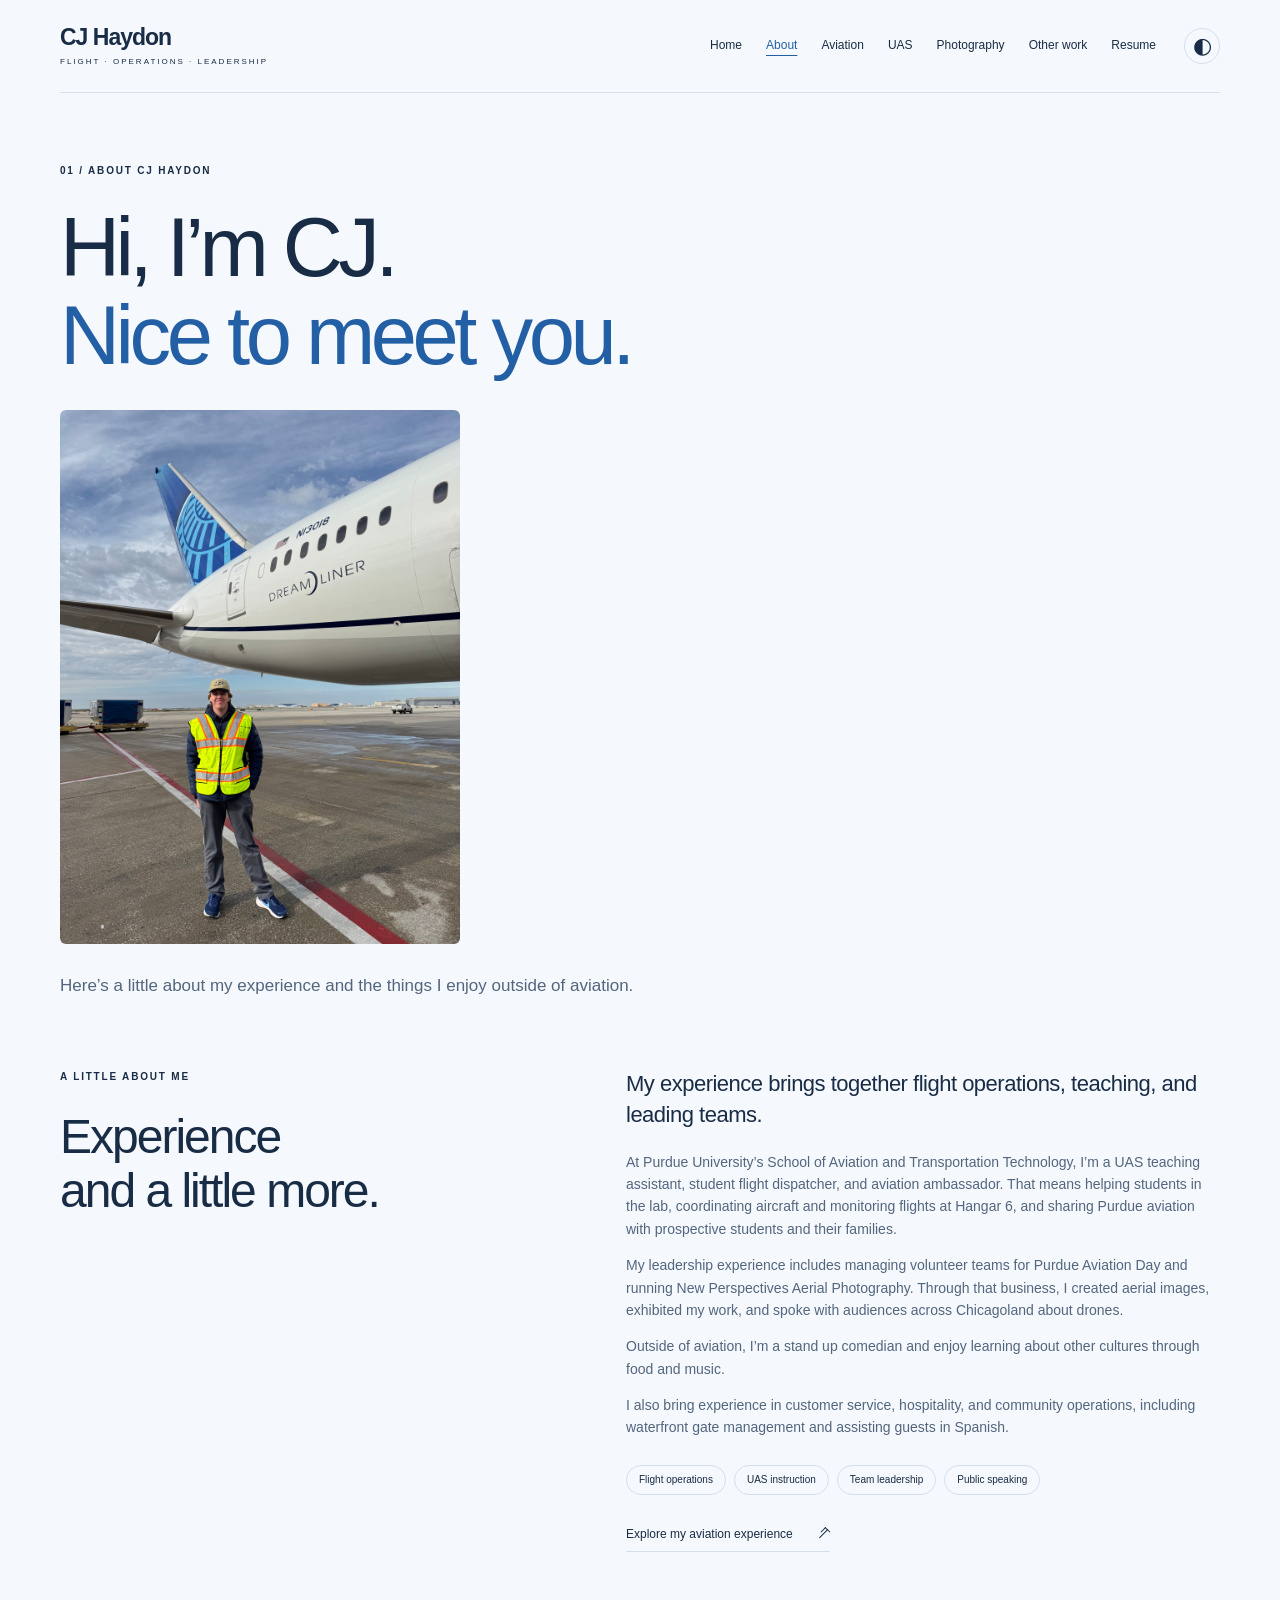
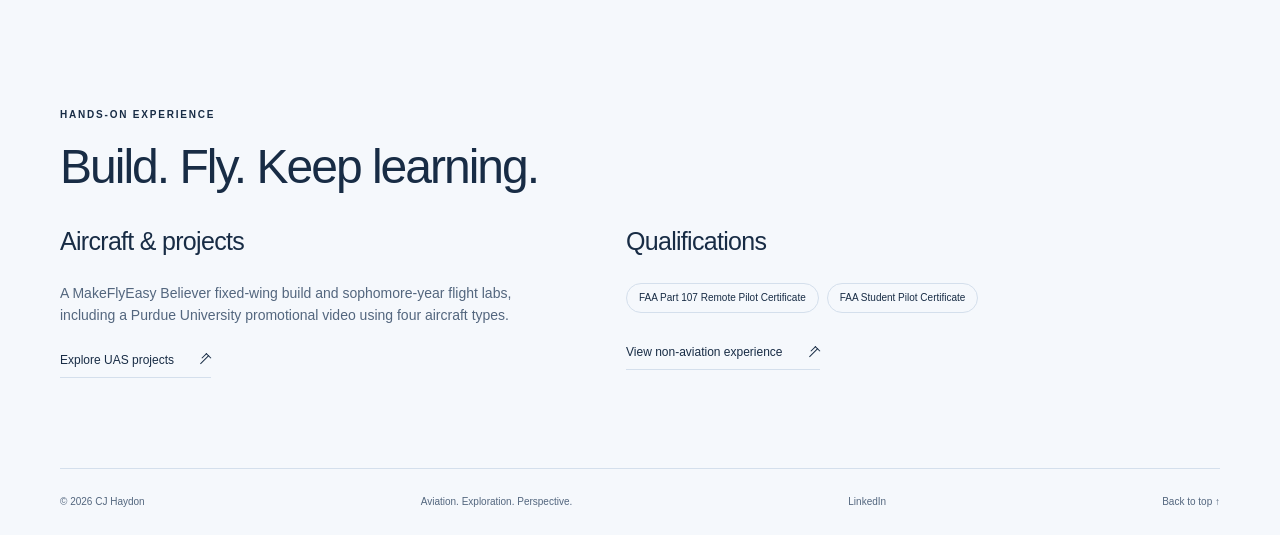
==== about.html @ 8ab48ca4 "Move personal interests below second experience paragraph" ====
<!doctype html>
<html lang="en" data-theme="light">
  <head>
    <meta charset="UTF-8" />
    <meta name="viewport" content="width=device-width, initial-scale=1" />
    <meta
      name="description"
      content="Meet CJ Haydon: UAS teaching assistant, student flight dispatcher, aviation ambassador, volunteer lead, and aerial photography business owner."
    />
    <meta name="color-scheme" content="light dark" />
    <title>About — CJ Haydon</title>
    <link rel="icon" href="./favicon.svg" type="image/svg+xml" />
    <link rel="stylesheet" href="./styles.css" />
    <script src="./script.js" defer></script>
  </head>
  <body>
    <a class="skip-link" href="#main">Skip to content</a>
    <header class="site-header wrap">
      <a class="wordmark" href="./index.html" aria-label="CJ Haydon, home"
        >CJ Haydon<span>Flight · Operations · Leadership</span></a
      >
      <nav aria-label="Main navigation">
        <a href="./index.html">Home</a
        ><a href="./about.html" aria-current="page">About</a
        ><a href="./aviation.html">Aviation</a><a href="./uas.html">UAS</a
        ><a href="./photography.html">Photography</a
        ><a href="./experience.html">Other work</a
        ><a href="./resume.html">Resume</a>
      </nav>
      <button
        class="theme-toggle"
        type="button"
        aria-label="Use dark theme"
        aria-pressed="false"
        hidden
      >
        <span aria-hidden="true">◐</span>
      </button>
    </header>
    <main id="main">
      <section class="page-intro wrap">
        <p class="eyebrow">01 / About CJ Haydon</p>
        <h1>Hi, I’m CJ.<br /><span>Nice to meet you.</span></h1>
        <img
          class="about-portrait"
          src="./assets/cj-haydon-dreamliner.jpg"
          width="1920"
          height="2560"
          decoding="async"
          alt="CJ Haydon wearing a high-visibility vest on an airport apron beside a United Dreamliner."
        />
        <p class="page-lead">
          Here’s a little about my experience and the things I enjoy outside of
          aviation.
        </p>
      </section>
      <section class="story-grid wrap section-after-intro">
        <div>
          <p class="eyebrow">A little about me</p>
          <h2>Experience<br />and a little more.</h2>
        </div>
        <div class="prose">
          <p class="about-lead">
            My experience brings together flight operations, teaching, and
            leading teams.
          </p>
          <p>
            At Purdue University’s School of Aviation and Transportation
            Technology, I’m a UAS teaching assistant, student flight dispatcher,
            and aviation ambassador. That means helping students in the lab,
            coordinating aircraft and monitoring flights at Hangar 6, and
            sharing Purdue aviation with prospective students and their
            families.
          </p>
          <p>
            My leadership experience includes managing volunteer teams for
            Purdue Aviation Day and running New Perspectives Aerial Photography.
            Through that business, I created aerial images, exhibited my work,
            and spoke with audiences across Chicagoland about drones.
          </p>
          <p>
            Outside of aviation, I’m a stand up comedian and enjoy learning
            about other cultures through food and music.
          </p>
          <p>
            I also bring experience in customer service, hospitality, and
            community operations, including waterfront gate management and
            assisting guests in Spanish.
          </p>
          <div class="interest-list">
            <span>Flight operations</span><span>UAS instruction</span
            ><span>Team leadership</span><span>Public speaking</span>
          </div>
          <a class="text-link" href="./aviation.html"
            >Explore my aviation experience<span
              class="arrow"
              aria-hidden="true"
            ></span
          ></a>
        </div>
      </section>
      <section class="section wrap">
        <div class="section-heading">
          <div>
            <p class="eyebrow">Hands-on experience</p>
            <h2>Build. Fly. Keep learning.</h2>
          </div>
        </div>
        <div class="story-grid">
          <div>
            <h3>Aircraft & projects</h3>
            <p class="muted-copy">
              A MakeFlyEasy Believer fixed-wing build and sophomore-year flight
              labs, including a Purdue University promotional video using four
              aircraft types.
            </p>
            <a class="text-link" href="./uas.html"
              >Explore UAS projects<span class="arrow" aria-hidden="true"></span
            ></a>
          </div>
          <div>
            <h3>Qualifications</h3>
            <div class="interest-list">
              <span>FAA Part 107 Remote Pilot Certificate</span
              ><span>FAA Student Pilot Certificate</span>
            </div>
            <a class="text-link" href="./experience.html"
              >View non-aviation experience<span
                class="arrow"
                aria-hidden="true"
              ></span
            ></a>
          </div>
        </div>
      </section>
    </main>
    <footer class="site-footer wrap">
      <span>© <span id="year">2026</span> CJ Haydon</span
      ><span>Aviation. Exploration. Perspective.</span
      ><a
        href="https://www.linkedin.com/in/christopherjhaydon"
        target="_blank"
        rel="noopener noreferrer"
        >LinkedIn</a
      ><a href="#main">Back to top ↑</a>
    </footer>
  </body>
</html>
---- styles.css ----
:root {
  --bg: #f5f8fc;
  --text: #182c45;
  --muted: #53667e;
  --line: #d4dfec;
  --accent: #235fa4;
  --card: #eaf0f8;
  --contact: #153a63;
  --on-contact: #f1f7ff;
  --button: #184b80;
  color-scheme: light;
  font-family: Arial, Helvetica, sans-serif;
  font-synthesis: none;
}
:root[data-theme="dark"] {
  --bg: #101c2d;
  --text: #edf4ff;
  --muted: #adbed4;
  --line: #344966;
  --accent: #93c3ff;
  --card: #1b2c43;
  --contact: #a6cfff;
  --on-contact: #12253e;
  --button: #a6cfff;
  color-scheme: dark;
}
* {
  box-sizing: border-box;
}
html {
  scroll-behavior: smooth;
  scroll-padding-top: 32px;
}
body {
  margin: 0;
  background: var(--bg);
  color: var(--text);
  line-height: 1.6;
}
a {
  color: inherit;
  text-decoration: none;
}
button {
  font: inherit;
}
button,
a {
  -webkit-tap-highlight-color: transparent;
}
a:focus-visible,
button:focus-visible {
  outline: 3px solid var(--accent);
  outline-offset: 6px;
}
::selection {
  background: #d0e5ff;
  color: #182c45;
}
[hidden] {
  display: none !important;
}
.wrap {
  width: min(1160px, calc(100% - 96px));
  margin-inline: auto;
}
.skip-link {
  position: absolute;
  top: 12px;
  left: 12px;
  z-index: 10;
  padding: 12px 20px;
  background: var(--text);
  color: var(--bg);
  transform: translateY(-160%);
}
.skip-link:focus {
  transform: none;
}
.site-header {
  display: flex;
  align-items: center;
  gap: 28px;
  padding-block: 25px;
  border-bottom: 1px solid var(--line);
}
.wordmark {
  font-size: 23px;
  font-weight: 700;
  line-height: 1.1;
  letter-spacing: -1px;
  flex-shrink: 0;
}
.wordmark span {
  display: block;
  font-size: 8px;
  letter-spacing: 2px;
  text-transform: uppercase;
  font-weight: 400;
  margin-top: 8px;
}
.site-header nav {
  display: flex;
  gap: 24px;
  margin-left: auto;
  font-size: 12px;
  flex-wrap: wrap;
}
.site-header nav a {
  padding-block: 8px;
}
.site-header nav a:hover,
.site-header nav a[aria-current="page"] {
  color: var(--accent);
  text-decoration: underline;
  text-underline-offset: 6px;
}
.theme-toggle {
  width: 36px;
  height: 36px;
  flex-shrink: 0;
  cursor: pointer;
  border: 1px solid var(--line);
  border-radius: 50%;
  background: transparent;
  color: var(--text);
  font-size: 22px;
  line-height: 1;
}
.theme-toggle:hover {
  background: var(--card);
}
h1,
h2,
h3,
h4,
p {
  margin-top: 0;
}
h1 {
  font-size: clamp(50px, 6.5vw, 88px);
  font-weight: 500;
  line-height: 1.06;
  letter-spacing: -4.5px;
  margin-bottom: 30px;
}
h1 span,
h2 span,
.about-section h2 span {
  color: var(--accent);
}
h2 {
  font-size: clamp(32px, 4vw, 48px);
  line-height: 1.12;
  letter-spacing: -2px;
  font-weight: 500;
  margin-bottom: 0;
}
h3 {
  font-size: 25px;
  font-weight: 500;
  line-height: 1.25;
  letter-spacing: -0.7px;
}
h4 {
  font-size: 13px;
  font-weight: 600;
  margin-top: 30px;
  margin-bottom: 12px;
}
.eyebrow {
  text-transform: uppercase;
  font-size: 10px;
  font-weight: 600;
  letter-spacing: 1.8px;
  margin: 0 0 25px;
  display: flex;
  align-items: center;
  gap: 9px;
}
.status-dot {
  height: 7px;
  width: 7px;
  flex-shrink: 0;
  border-radius: 50%;
  background: var(--accent);
}
.hero {
  padding-top: 70px;
}
.hero-bottom {
  display: flex;
  justify-content: space-between;
  align-items: center;
  gap: 24px;
  margin-bottom: 44px;
}
.hero-bottom p {
  color: var(--muted);
  font-size: 14px;
  margin: 0;
}
.button {
  display: inline-flex;
  justify-content: space-between;
  align-items: center;
  gap: 32px;
  background: var(--button);
  color: var(--bg);
  padding: 15px 21px;
  border-radius: 4px;
  font-size: 12px;
  font-weight: 600;
  transition: transform 0.2s;
  max-width: 100%;
}
.button:hover {
  transform: translateY(-3px);
}
.arrow {
  display: inline-block;
  position: relative;
  width: 12px;
  height: 12px;
  flex-shrink: 0;
  transform: rotate(-45deg);
}
.arrow::before {
  content: "";
  position: absolute;
  left: 0;
  top: 5px;
  width: 12px;
  border-top: 1px solid currentColor;
}
.arrow::after {
  content: "";
  position: absolute;
  right: 0;
  top: 2px;
  width: 6px;
  height: 6px;
  border-top: 1px solid currentColor;
  border-right: 1px solid currentColor;
}
.hero-caption {
  display: flex;
  justify-content: space-between;
  padding-top: 12px;
  font-size: 10px;
  color: var(--muted);
  gap: 12px;
}
.section {
  padding-block: 90px;
}
.section-heading {
  display: flex;
  justify-content: space-between;
  align-items: end;
  gap: 30px;
  margin-bottom: 32px;
}
.section-heading .eyebrow {
  margin-bottom: 17px;
}
.section-heading > p {
  font-size: 12px;
  color: var(--muted);
  margin: 0 0 3px;
}
.collection-grid {
  display: grid;
  grid-template-columns: 1fr 1fr;
  gap: 20px;
}
.collection-card {
  background: var(--card);
  border: 1px solid transparent;
  border-radius: 5px;
  padding: 32px;
  display: flex;
  flex-direction: column;
  align-items: start;
  transition:
    border-color 0.2s,
    transform 0.2s;
}
.collection-card:hover {
  border-color: var(--accent);
  transform: translateY(-3px);
}
.collection-card .eyebrow {
  font-size: 9px;
  margin-bottom: 45px;
}
.collection-card h3 {
  margin-bottom: 12px;
}
.collection-card p {
  color: var(--muted);
  font-size: 13px;
  max-width: 340px;
  margin-bottom: 28px;
}
.text-link {
  display: inline-flex;
  align-items: center;
  gap: 25px;
  font-size: 12px;
  border-bottom: 1px solid var(--line);
  padding-bottom: 7px;
  margin-top: 10px;
}
.text-link:hover {
  color: var(--accent);
}
.collection-card .text-link {
  margin-top: auto;
}
.about-section {
  display: grid;
  grid-template-columns: 1fr 1fr;
  gap: 80px;
  padding-block: 65px 100px;
  border-top: 1px solid var(--line);
}
.about-section h2 {
  font-size: clamp(40px, 5vw, 60px);
}
.about-copy {
  padding-top: 40px;
}
.about-portrait {
  display: block;
  width: 100%;
  max-width: 400px;
  height: auto;
  margin-top: 26px;
  border-radius: 6px;
}
.page-intro .about-portrait {
  margin-bottom: 28px;
}
.about-lead {
  font-size: 22px;
  line-height: 1.4;
  letter-spacing: -0.5px;
  margin-bottom: 20px;
  color: var(--text);
}
.about-copy > p:not(.about-lead),
.prose > p:not(.about-lead) {
  font-size: 14px;
  color: var(--muted);
}
.interest-list {
  display: flex;
  flex-wrap: wrap;
  gap: 8px;
  margin-block: 26px 20px;
}
.interest-list span {
  font-size: 10px;
  border: 1px solid var(--line);
  border-radius: 30px;
  padding: 6px 12px;
}
.contact-section {
  background: var(--contact);
  color: var(--on-contact);
  padding-block: 68px;
}
.contact-section h2 {
  font-size: clamp(42px, 6vw, 74px);
  letter-spacing: -3px;
}
.contact-section h2 em {
  font-family: Georgia, serif;
  font-weight: 400;
}
.contact-bottom {
  display: flex;
  justify-content: space-between;
  gap: 24px;
  align-items: center;
  margin-top: 35px;
}
.contact-bottom p {
  font-size: 13px;
  margin: 0;
}
.button-light {
  background: var(--on-contact);
  color: var(--contact);
}
.contact-section a:focus-visible {
  outline-color: var(--on-contact);
}
.site-footer {
  display: flex;
  justify-content: space-between;
  align-items: center;
  gap: 20px;
  padding-block: 25px;
  font-size: 10px;
  color: var(--muted);
  border-top: 1px solid var(--line);
}
.site-footer a:hover {
  text-decoration: underline;
}
.page-intro {
  padding-top: 70px;
  padding-bottom: 45px;
}
.page-lead {
  font-size: 17px;
  color: var(--muted);
  max-width: 610px;
  margin-bottom: 0;
}
.section-after-intro {
  padding-top: 25px;
  padding-bottom: 65px;
}
.story-grid {
  display: grid;
  grid-template-columns: 0.9fr 1.1fr;
  gap: 80px;
}
.prose {
  max-width: 640px;
  min-width: 0;
}
.credential-grid {
  display: grid;
  grid-template-columns: 1fr 1fr;
  gap: 20px;
}
.credential {
  padding: 30px;
  border: 1px solid var(--line);
  border-radius: 5px;
}
.credential .eyebrow {
  font-size: 9px;
  margin-bottom: 30px;
}
.credential h3 {
  margin-bottom: 8px;
}
.credential p {
  color: var(--muted);
  font-size: 13px;
  margin-bottom: 0;
}
.next-section {
  display: flex;
  gap: 25px;
  align-items: center;
  justify-content: space-between;
  padding-block: 35px;
  border-top: 1px solid var(--line);
  margin-bottom: 45px;
}
.next-section > p {
  color: var(--muted);
  font-size: 13px;
  margin: 0;
}
.logbook-wrap {
  padding-top: 35px;
}
.logbook-banner {
  display: flex;
  justify-content: space-between;
  align-items: center;
  gap: 25px;
  background: var(--card);
  padding: 25px 30px;
  border-radius: 5px;
  border-left: 3px solid var(--accent);
}
.logbook-banner .eyebrow {
  font-size: 9px;
  margin-bottom: 9px;
}
.logbook-banner h2 {
  font-size: 25px;
  letter-spacing: -0.7px;
}
.logbook-banner p:not(.eyebrow) {
  font-size: 12px;
  color: var(--muted);
  margin: 7px 0 0;
}
.project-list {
  padding-top: 20px;
}
.project-feature {
  border-top: 1px solid var(--line);
  padding-top: 45px;
  padding-bottom: 75px;
}
.project-feature-heading {
  display: flex;
  justify-content: space-between;
  gap: 30px;
  align-items: end;
  margin-bottom: 30px;
}
.project-feature-heading .interest-list {
  justify-content: end;
  margin-block: 0;
}
.project-feature-heading h2 {
  font-size: clamp(36px, 5vw, 62px);
}
.project-body {
  display: grid;
  grid-template-columns: 0.9fr 1.1fr;
  gap: 80px;
  padding-top: 40px;
}
.project-body h3 {
  font-size: 32px;
}
.inline-note {
  font-size: 12px !important;
  color: var(--muted);
  margin-top: 22px;
}
.aircraft-list {
  list-style: none;
  margin: 0;
  padding: 0;
}
.aircraft-list li {
  padding: 12px 0;
  border-top: 1px solid var(--line);
  display: flex;
  align-items: center;
  gap: 20px;
  font-size: 14px;
}
.aircraft-list li > span {
  font: 10px monospace;
  color: var(--muted);
}
.resume-row {
  display: grid;
  grid-template-columns: 0.7fr 1.3fr;
  gap: 70px;
  border-top: 1px solid var(--line);
  padding-block: 35px;
}
.resume-row h2 {
  font-size: 24px;
  letter-spacing: -0.5px;
}
.resume-row p:not(.about-lead) {
  color: var(--muted);
  font-size: 14px;
}
.resume-row .credential-grid {
  gap: 12px;
}
.resume-row .credential {
  padding: 22px;
}
.resume-project {
  display: block;
  position: relative;
  padding-right: 30px;
  margin-bottom: 25px;
}
.resume-project:hover h3 {
  color: var(--accent);
}
.resume-project h3 {
  font-size: 20px;
  margin-bottom: 8px;
}
.resume-project > .arrow {
  position: absolute;
  top: 7px;
  right: 0;
}
@media (max-width: 1000px) {
  .site-header {
    flex-wrap: wrap;
    gap: 20px;
  }
  .site-header nav {
    order: 3;
    flex-basis: 100%;
    margin-left: 0;
    gap: 12px 25px;
  }
  .theme-toggle {
    margin-left: auto;
  }
  .story-grid,
  .project-body,
  .about-section {
    gap: 45px;
  }
  .project-feature-heading {
    align-items: start;
  }
  .project-feature-heading .interest-list {
    max-width: 230px;
  }
}
@media (max-width: 800px) {
  .wrap {
    width: calc(100% - 48px);
  }
  h1 {
    letter-spacing: -3px;
  }
  .hero,
  .page-intro {
    padding-top: 50px;
  }
  .desktop-break {
    display: none;
  }
  .hero-bottom p {
    max-width: 350px;
  }
  .section {
    padding-block: 65px;
  }
  .collection-card {
    padding: 25px;
  }
  .about-section {
    padding-bottom: 70px;
  }
  .about-lead {
    font-size: 20px;
  }
  .resume-row {
    gap: 30px;
    grid-template-columns: 0.6fr 1.4fr;
  }
  .resume-row .credential-grid {
    grid-template-columns: 1fr;
  }
  .project-feature-heading {
    flex-direction: column;
    gap: 20px;
  }
  .project-feature-heading .interest-list {
    max-width: none;
    justify-content: start;
  }
}
@media (max-width: 560px) {
  .wrap {
    width: calc(100% - 40px);
  }
  .site-header {
    padding-block: 22px 14px;
    gap: 15px;
  }
  .site-header nav {
    gap: 5px 20px;
    font-size: 12px;
  }
  .site-header nav a {
    padding-block: 9px;
  }
  .theme-toggle {
    width: 34px;
    height: 34px;
  }
  .hero,
  .page-intro {
    padding-top: 40px;
  }
  .eyebrow {
    font-size: 8px;
    letter-spacing: 1.3px;
    margin-bottom: 22px;
  }
  h1 {
    font-size: clamp(30px, 8.2vw, 46px);
    letter-spacing: -1.8px;
  }
  h2 {
    font-size: 32px;
    letter-spacing: -1.5px;
  }
  .hero-bottom {
    display: block;
    margin-bottom: 30px;
  }
  .hero-bottom p {
    font-size: 13px;
    margin-bottom: 22px;
  }
  .button {
    font-size: 11px;
    padding: 14px 18px;
    gap: 20px;
  }
  .hero-caption {
    font-size: 8px;
  }
  .section-heading {
    display: block;
  }
  .section-heading > p {
    margin-top: 18px;
  }
  .section {
    padding-block: 55px;
  }
  .collection-grid,
  .credential-grid,
  .about-section,
  .story-grid,
  .project-body,
  .resume-row {
    grid-template-columns: 1fr;
  }
  .collection-card .eyebrow {
    margin-bottom: 30px;
  }
  .about-section {
    gap: 24px;
    padding-block: 42px 55px;
  }
  .about-section h2 {
    font-size: 40px;
  }
  .about-copy {
    padding-top: 0;
  }
  .contact-section {
    padding-block: 45px;
  }
  .contact-section h2 {
    font-size: 40px;
    letter-spacing: -2px;
  }
  .contact-bottom,
  .next-section,
  .logbook-banner {
    align-items: start;
    flex-direction: column;
    gap: 23px;
  }
  .site-footer {
    flex-wrap: wrap;
    gap: 15px;
  }
  .site-footer > span:nth-child(2) {
    order: 3;
    flex-basis: 100%;
  }
  .site-footer a {
    margin-left: auto;
  }
  .page-intro {
    padding-bottom: 30px;
  }
  .page-lead {
    font-size: 14px;
  }
  .section-after-intro {
    padding-bottom: 45px;
  }
  .story-grid,
  .project-body {
    gap: 25px;
  }
  .credential {
    padding: 25px;
  }
  .logbook-wrap {
    padding-top: 25px;
  }
  .logbook-banner {
    padding: 22px;
  }
  .project-feature {
    padding-top: 30px;
    padding-bottom: 50px;
  }
  .project-feature-heading h2 {
    font-size: 38px;
  }
  .resume-row {
    gap: 25px;
  }
}
.featured-roles {
  display: grid;
  grid-template-columns: repeat(3, minmax(0, 1fr));
  gap: 20px;
}
.role-card {
  display: flex;
  flex-direction: column;
  align-items: start;
  padding: 28px;
  border: 1px solid var(--line);
  border-radius: 5px;
  transition:
    border-color 0.2s,
    transform 0.2s;
}
.role-card:hover {
  border-color: var(--accent);
  transform: translateY(-3px);
}
.role-card .eyebrow {
  font-size: 8px;
  margin-bottom: 30px;
}
.role-card h3 {
  font-size: 23px;
  margin-bottom: 16px;
}
.role-organization {
  font-size: 13px;
  font-weight: 600;
  margin-bottom: 8px;
}
.role-date {
  font-size: 11px;
  color: var(--muted);
  margin-bottom: 12px;
}
.role-location {
  font-size: 12px;
  color: var(--muted);
  margin: 0;
}
.role-card .role-summary {
  font-size: 13px;
  color: var(--muted);
  margin-bottom: 24px;
}
.role-card .text-link {
  margin-top: auto;
}
.section-action {
  margin-top: 25px;
}
.leadership-section {
  border-block: 1px solid var(--line);
  padding-block: 65px;
}
.leadership-grid {
  display: grid;
  grid-template-columns: 1fr 1fr;
  gap: 25px;
}
.leadership-card {
  background: var(--card);
  padding: 35px;
  border-radius: 5px;
}
.leadership-card .eyebrow {
  font-size: 9px;
  margin-bottom: 35px;
}
.leadership-card h3 {
  font-size: 32px;
  line-height: 1.15;
  letter-spacing: -1px;
}
.leadership-card h3 span {
  color: var(--accent);
}
.leadership-card > p:not(.eyebrow) {
  font-size: 14px;
  color: var(--muted);
}
.other-experience-link {
  display: flex;
  justify-content: space-between;
  align-items: center;
  gap: 35px;
  padding-block: 45px;
}
.other-experience-link h2 {
  font-size: 30px;
  letter-spacing: -1px;
}
.other-experience-link p:not(.eyebrow) {
  color: var(--muted);
  font-size: 13px;
  margin: 15px 0 0;
}
.other-experience-link .eyebrow {
  margin-bottom: 12px;
}
.other-experience-link .button {
  flex-shrink: 0;
}
.experience-entry {
  display: grid;
  grid-template-columns: 0.7fr 1.3fr;
  gap: 60px;
  border-top: 1px solid var(--line);
  padding-block: 38px;
  scroll-margin-top: 30px;
}
.experience-entry .eyebrow {
  font-size: 9px;
  margin-bottom: 15px;
}
.experience-copy h3 {
  font-size: 26px;
  margin-bottom: 12px;
}
.experience-bullets {
  margin: 22px 0 0;
  padding-left: 18px;
  font-size: 14px;
  color: var(--muted);
}
.experience-bullets li {
  padding-left: 5px;
  margin-bottom: 10px;
}
.experience-bullets li:last-child {
  margin-bottom: 0;
}
.credentials-section {
  border-top: 1px solid var(--line);
}
.employer-entry {
  display: grid;
  grid-template-columns: 0.7fr 1.3fr;
  gap: 60px;
  border-top: 1px solid var(--line);
  padding-block: 38px;
}
.employer-heading h2 {
  font-size: 27px;
  letter-spacing: -0.8px;
  margin-bottom: 14px;
}
.employer-role + .employer-role {
  border-top: 1px solid var(--line);
  padding-top: 25px;
  margin-top: 25px;
}
.employer-role-heading h3 {
  font-size: 23px;
  margin-bottom: 8px;
}
.employer-role > p {
  font-size: 14px;
  color: var(--muted);
  margin: 18px 0 0;
}
.appointment-list {
  list-style: none;
  padding: 0;
  margin: 22px 0 0;
}
.appointment-list li {
  display: grid;
  grid-template-columns: 1fr;
  gap: 3px;
  margin-top: 14px;
  font-size: 12px;
}
.appointment-list strong {
  font-weight: 500;
}
.appointment-list span {
  color: var(--muted);
}
.muted-copy {
  font-size: 14px;
  color: var(--muted);
}
.resume-project:last-child {
  margin-bottom: 0;
}
@media (max-width: 1000px) {
  .role-card {
    padding: 22px;
  }
  .role-card h3 {
    font-size: 21px;
  }
  .role-card .eyebrow {
    letter-spacing: 1px;
  }
  .leadership-card {
    padding: 28px;
  }
  .experience-entry,
  .employer-entry {
    gap: 35px;
  }
}
@media (max-width: 800px) {
  .featured-roles {
    grid-template-columns: 1fr;
  }
  .role-card {
    padding: 28px;
  }
  .role-card h3 {
    font-size: 25px;
  }
  .role-card .eyebrow {
    margin-bottom: 20px;
  }
  .leadership-card h3 {
    font-size: 28px;
  }
  .other-experience-link {
    align-items: start;
    flex-direction: column;
    gap: 24px;
  }
}
@media (max-width: 560px) {
  .leadership-grid,
  .experience-entry,
  .employer-entry {
    grid-template-columns: 1fr;
  }
  .leadership-section {
    padding-block: 45px;
  }
  .leadership-card {
    padding: 25px;
  }
  .role-card {
    padding: 25px;
  }
  .role-card h3 {
    font-size: 24px;
  }
  .experience-entry,
  .employer-entry {
    gap: 24px;
    padding-block: 30px;
  }
  .experience-entry .role-date {
    margin-bottom: 6px;
  }
  .experience-copy h3 {
    font-size: 24px;
  }
  .employer-heading h2 {
    font-size: 27px;
  }
}

.hero-photo {
  margin: 0;
}
.hero-photo > a {
  display: block;
  border-radius: 6px;
}
.hero-photo img {
  display: block;
  width: 100%;
  height: auto;
  border-radius: 6px;
}
.hero-photo figcaption {
  display: flex;
  justify-content: space-between;
  gap: 18px;
  align-items: center;
  padding-top: 12px;
  color: var(--muted);
  font-size: 11px;
}
.hero-photo figcaption a {
  text-decoration: underline;
  text-underline-offset: 4px;
}
.photo-gallery {
  display: grid;
  grid-template-columns: minmax(0, 1fr) minmax(0, 1fr);
  gap: 32px 24px;
}
.gallery-photo {
  margin: 0;
  min-width: 0;
}
.gallery-photo:first-child {
  grid-column: 1 / -1;
}
.gallery-photo > a {
  display: block;
  border-radius: 5px;
  background: var(--card);
}
.gallery-photo img {
  display: block;
  width: 100%;
  height: auto;
  border-radius: 5px;
  transition: opacity 0.2s;
}
.gallery-photo a:hover img {
  opacity: 0.88;
}
.gallery-photo figcaption {
  display: flex;
  justify-content: space-between;
  align-items: baseline;
  gap: 18px;
  margin-top: 12px;
}
.gallery-photo h3 {
  font-size: 16px;
  letter-spacing: -0.3px;
  margin: 0;
}
.gallery-photo figcaption > span {
  color: var(--muted);
  font: 10px monospace;
}
.gallery-intro > p {
  max-width: 360px;
}
@media (max-width: 560px) {
  .hero-photo figcaption {
    font-size: 9px;
    gap: 12px;
  }
  .photo-gallery {
    grid-template-columns: minmax(0, 1fr);
    gap: 26px;
  }
  .gallery-photo:first-child {
    grid-column: auto;
  }
  .gallery-photo h3 {
    font-size: 15px;
  }
}

.believer-gallery {
  grid-template-columns: repeat(3, minmax(0, 1fr));
  gap: 28px 22px;
}
.flight-lab-gallery .gallery-photo:first-child,
.believer-gallery .gallery-photo:first-child {
  grid-column: auto;
}
@media (max-width: 800px) {
  .believer-gallery {
    grid-template-columns: repeat(2, minmax(0, 1fr));
  }
}
@media (max-width: 560px) {
  .believer-gallery {
    grid-template-columns: minmax(0, 1fr);
  }
}

@media (prefers-reduced-motion: reduce) {
  html {
    scroll-behavior: auto;
  }
  *,
  *::before,
  *::after {
    transition: none !important;
    animation: none !important;
  }
}
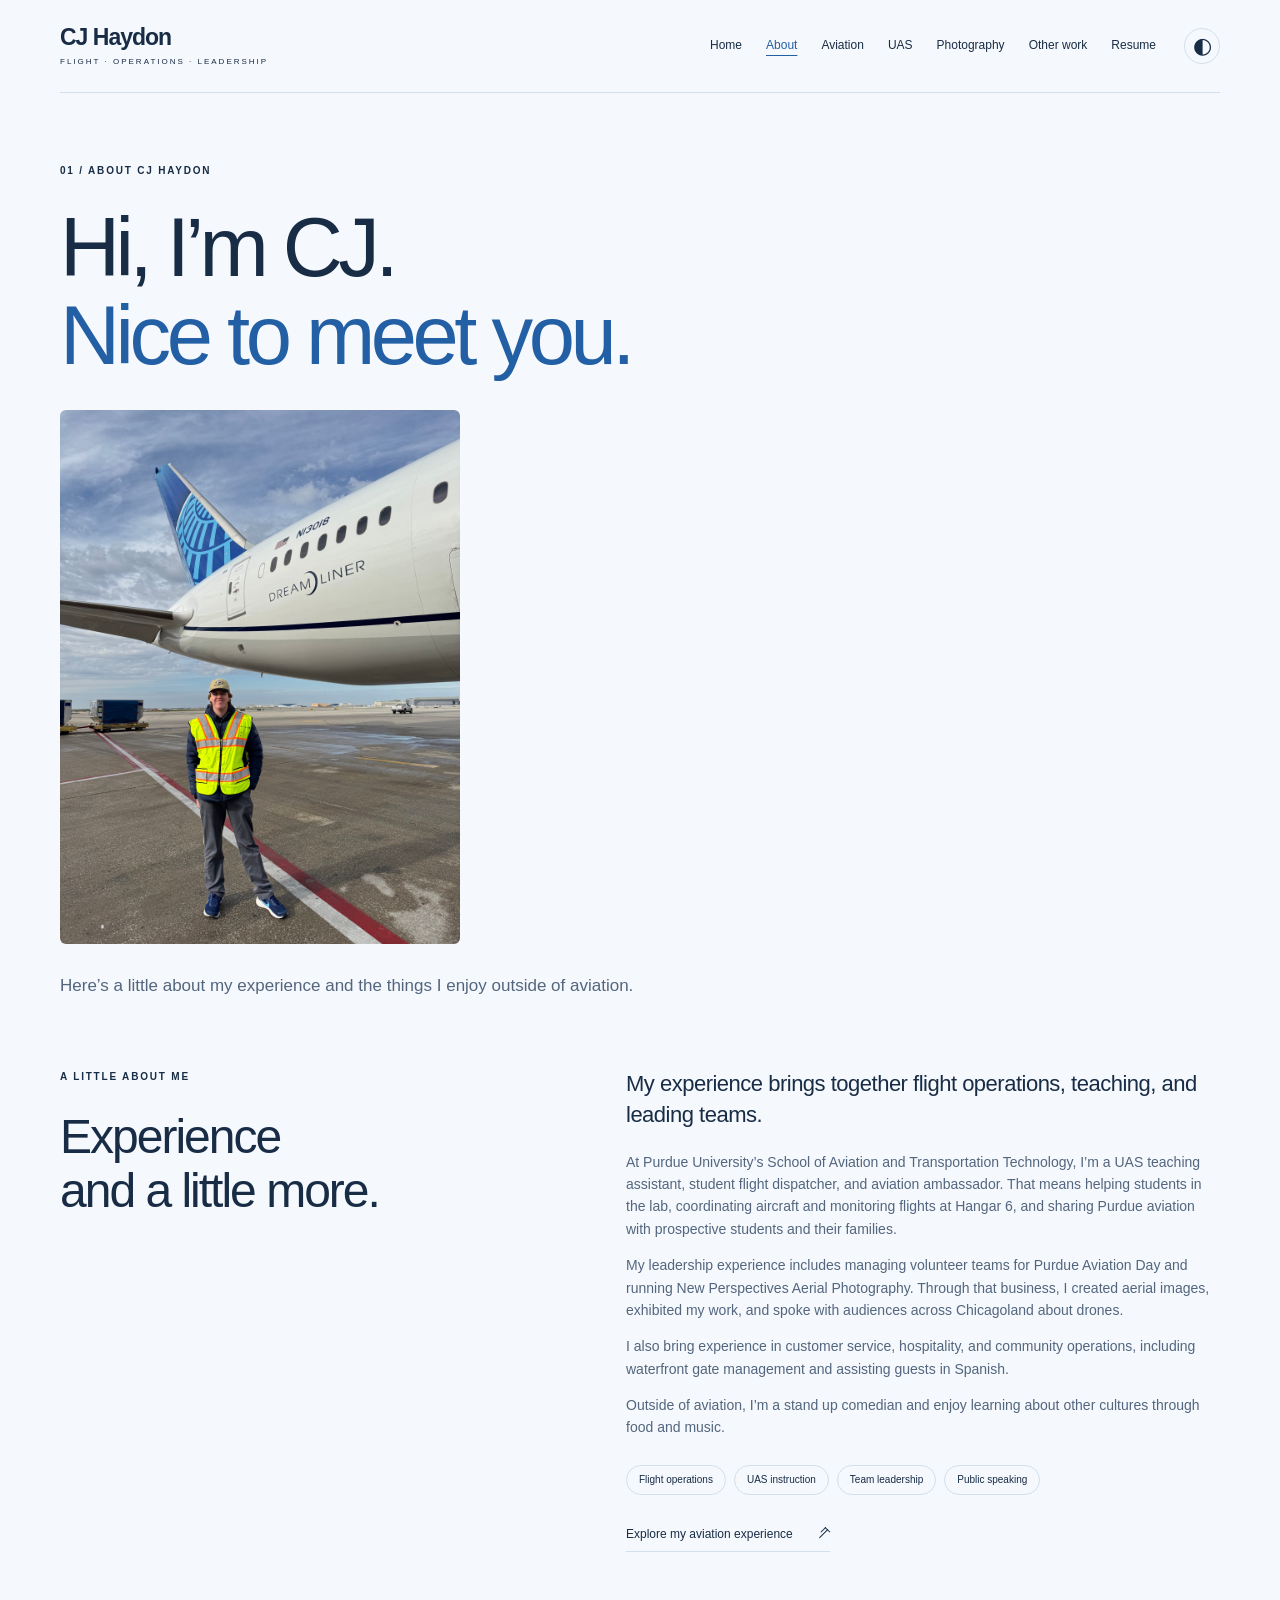
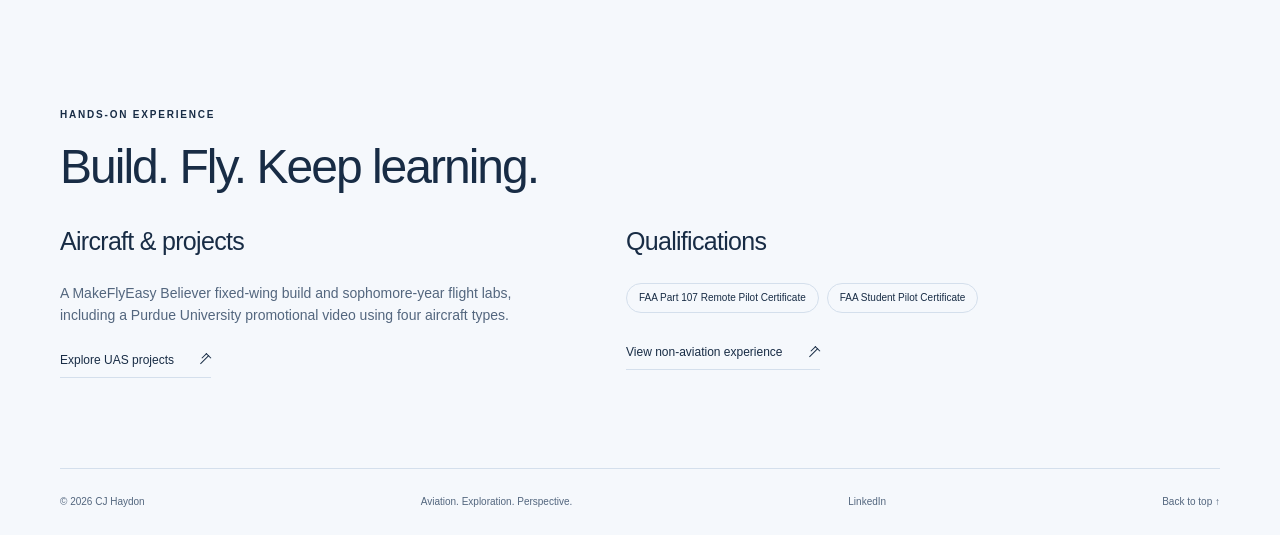
==== commit b3ec39d2: "Place personal interests last in About background" ====
--- a/about.html
+++ b/about.html
@@ -79,13 +79,13 @@
             and spoke with audiences across Chicagoland about drones.
           </p>
           <p>
-            Outside of aviation, I’m a stand up comedian and enjoy learning
-            about other cultures through food and music.
-          </p>
-          <p>
             I also bring experience in customer service, hospitality, and
             community operations, including waterfront gate management and
             assisting guests in Spanish.
+          </p>
+          <p>
+            Outside of aviation, I’m a stand up comedian and enjoy learning
+            about other cultures through food and music.
           </p>
           <div class="interest-list">
             <span>Flight operations</span><span>UAS instruction</span
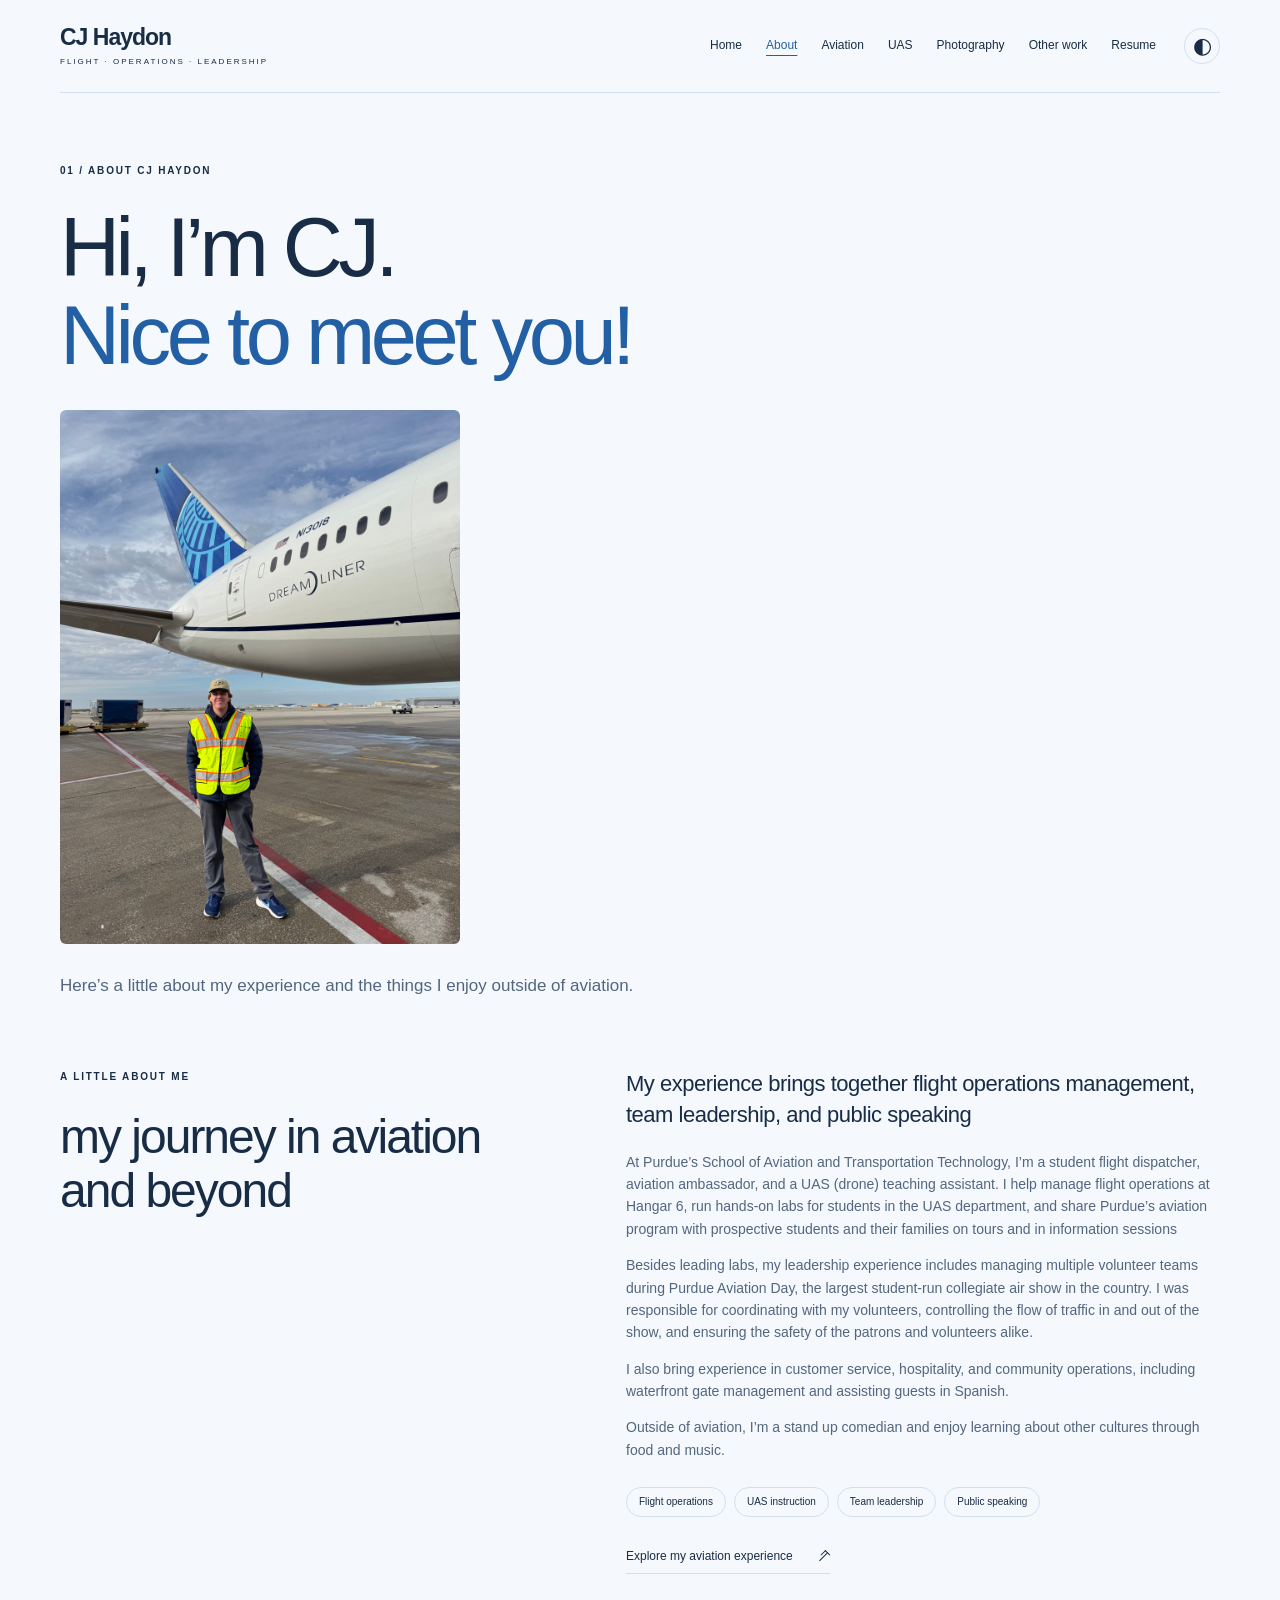
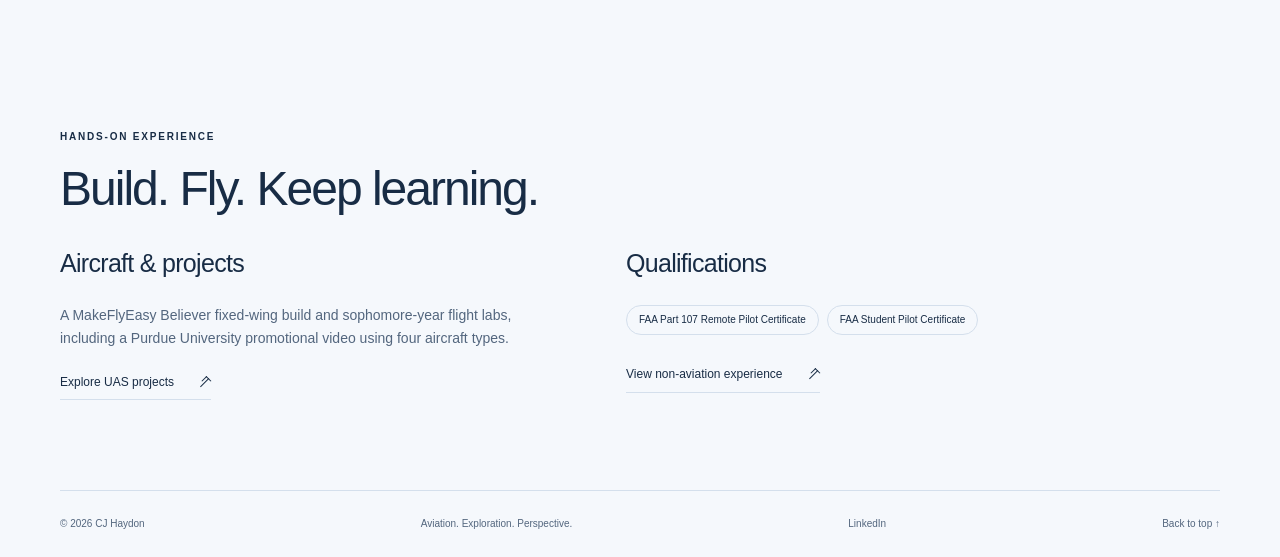
==== commit 6abc483c: "Update About greeting, journey heading, and experience paragraphs" ====
--- a/about.html
+++ b/about.html
@@ -40,7 +40,7 @@
     <main id="main">
       <section class="page-intro wrap">
         <p class="eyebrow">01 / About CJ Haydon</p>
-        <h1>Hi, I’m CJ.<br /><span>Nice to meet you.</span></h1>
+        <h1>Hi, I’m CJ.<br /><span>Nice to meet you!</span></h1>
         <img
           class="about-portrait"
           src="./assets/cj-haydon-dreamliner.jpg"
@@ -57,26 +57,17 @@
       <section class="story-grid wrap section-after-intro">
         <div>
           <p class="eyebrow">A little about me</p>
-          <h2>Experience<br />and a little more.</h2>
+          <h2>my journey in aviation and beyond</h2>
         </div>
         <div class="prose">
           <p class="about-lead">
-            My experience brings together flight operations, teaching, and
-            leading teams.
+            My experience brings together flight operations management, team leadership, and public speaking
           </p>
           <p>
-            At Purdue University’s School of Aviation and Transportation
-            Technology, I’m a UAS teaching assistant, student flight dispatcher,
-            and aviation ambassador. That means helping students in the lab,
-            coordinating aircraft and monitoring flights at Hangar 6, and
-            sharing Purdue aviation with prospective students and their
-            families.
+            At Purdue’s School of Aviation and Transportation Technology, I’m a student flight dispatcher, aviation ambassador, and a UAS (drone) teaching assistant. I help manage flight operations at Hangar 6, run hands-on labs for students in the UAS department, and share Purdue’s aviation program with prospective students and their families on tours and in information sessions
           </p>
           <p>
-            My leadership experience includes managing volunteer teams for
-            Purdue Aviation Day and running New Perspectives Aerial Photography.
-            Through that business, I created aerial images, exhibited my work,
-            and spoke with audiences across Chicagoland about drones.
+            Besides leading labs, my leadership experience includes managing multiple volunteer teams during Purdue Aviation Day, the largest student-run collegiate air show in the country. I was responsible for coordinating with my volunteers, controlling the flow of traffic in and out of the show, and ensuring the safety of the patrons and volunteers alike.
           </p>
           <p>
             I also bring experience in customer service, hospitality, and
--- a/styles.css
+++ b/styles.css
@@ -469,6 +469,11 @@
   font-size: 13px;
   margin: 0;
 }
+.hands-on-section p {
+  color: var(--muted);
+  font-size: 13px;
+  margin: 16px 0 0;
+}
 .logbook-wrap {
   padding-top: 35px;
 }
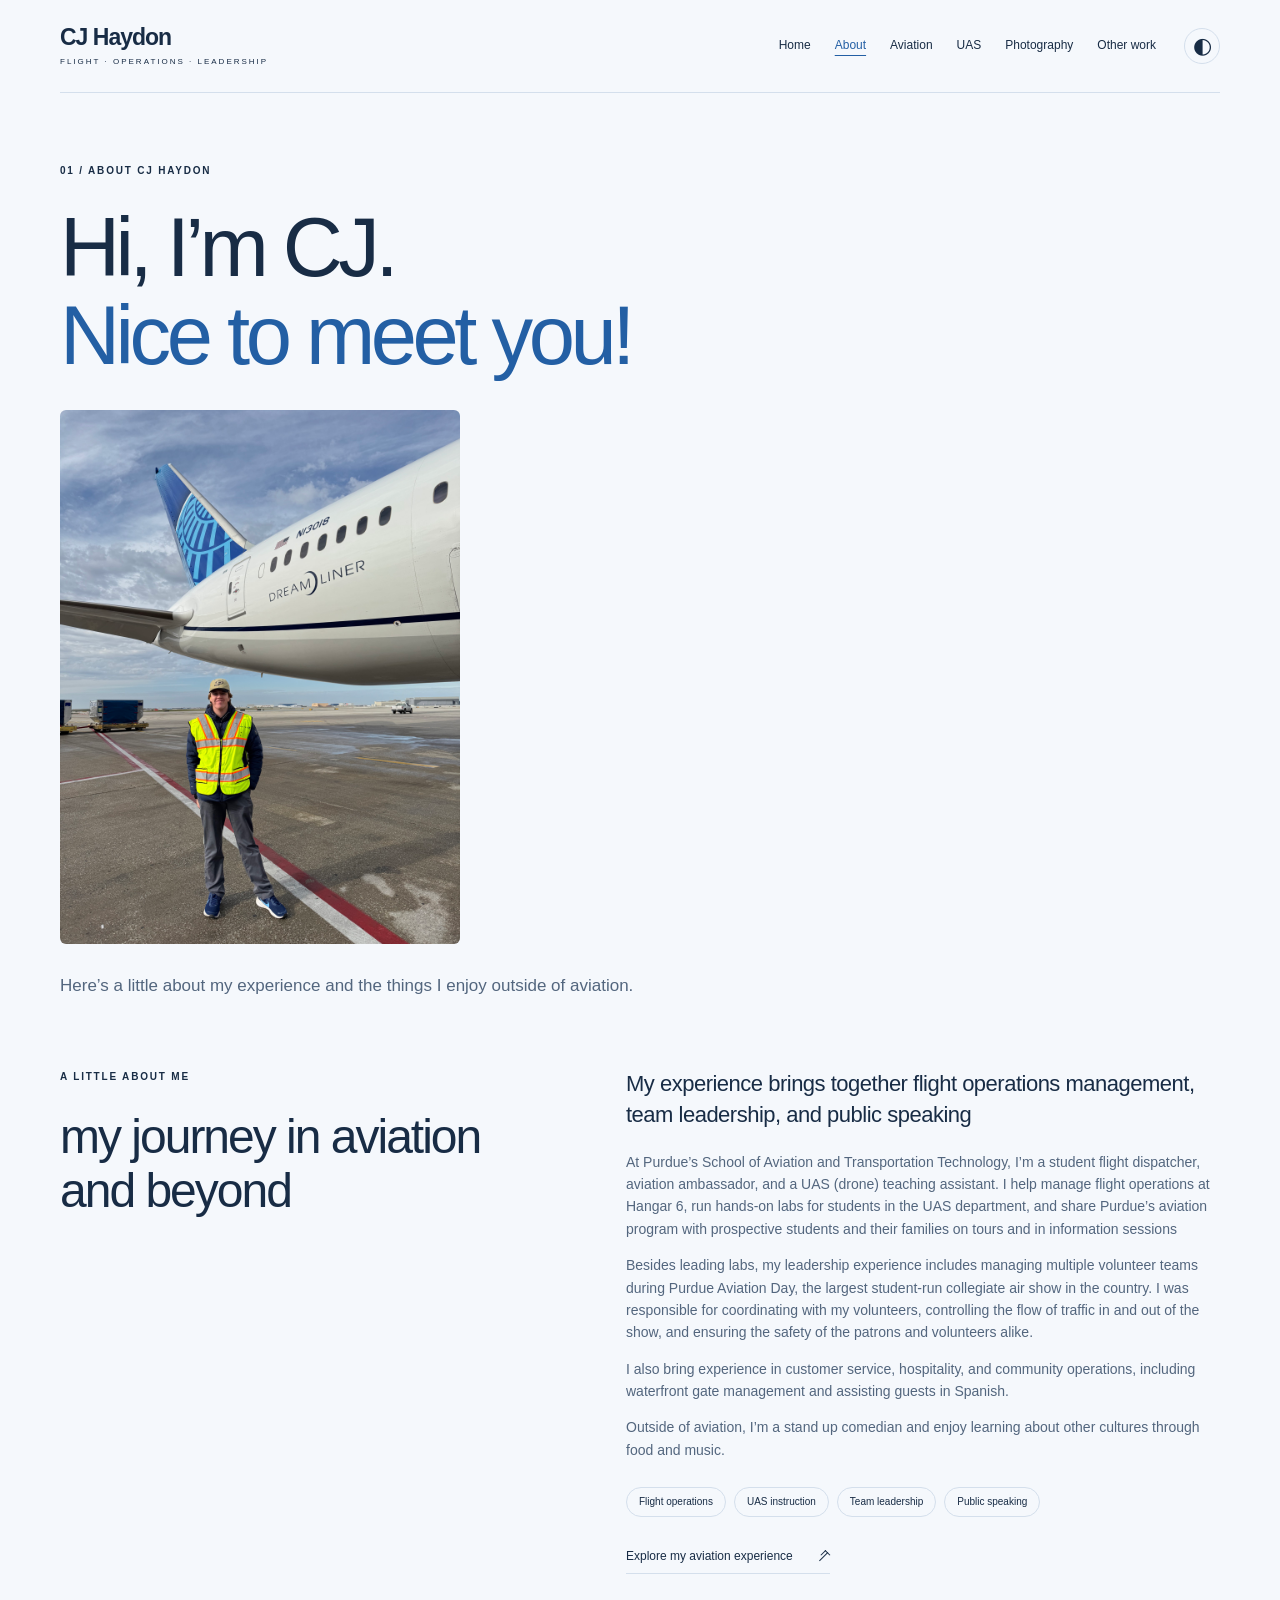
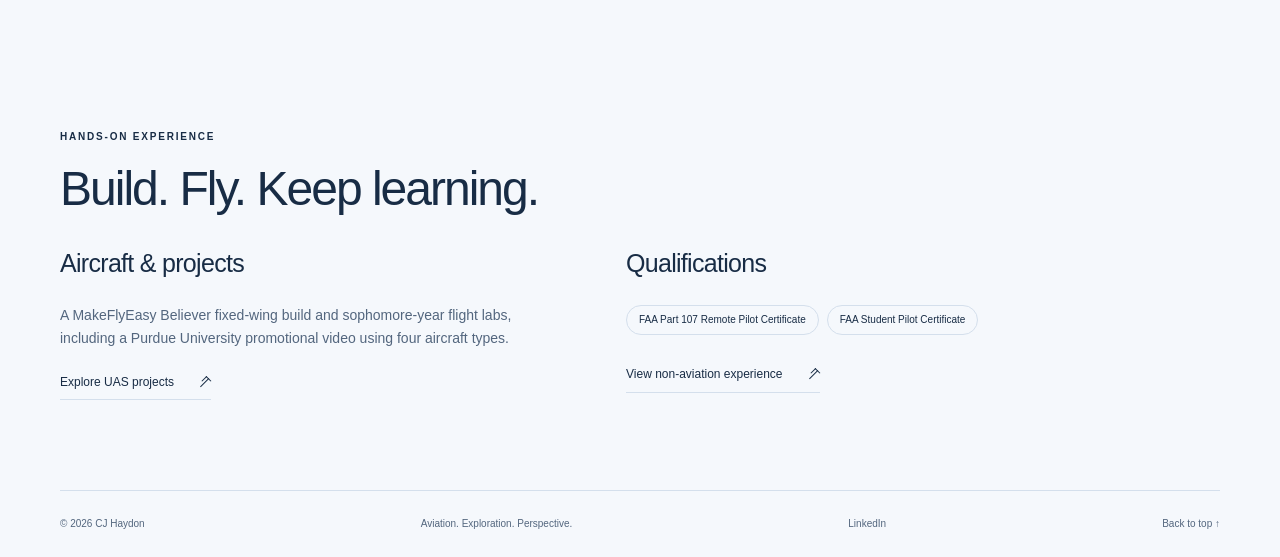
==== commit 83760fbb: "Move Focus section to Aviation and remove Resume page and navigation" ====
--- a/about.html
+++ b/about.html
@@ -24,8 +24,7 @@
         ><a href="./about.html" aria-current="page">About</a
         ><a href="./aviation.html">Aviation</a><a href="./uas.html">UAS</a
         ><a href="./photography.html">Photography</a
-        ><a href="./experience.html">Other work</a
-        ><a href="./resume.html">Resume</a>
+        ><a href="./experience.html">Other work</a>
       </nav>
       <button
         class="theme-toggle"
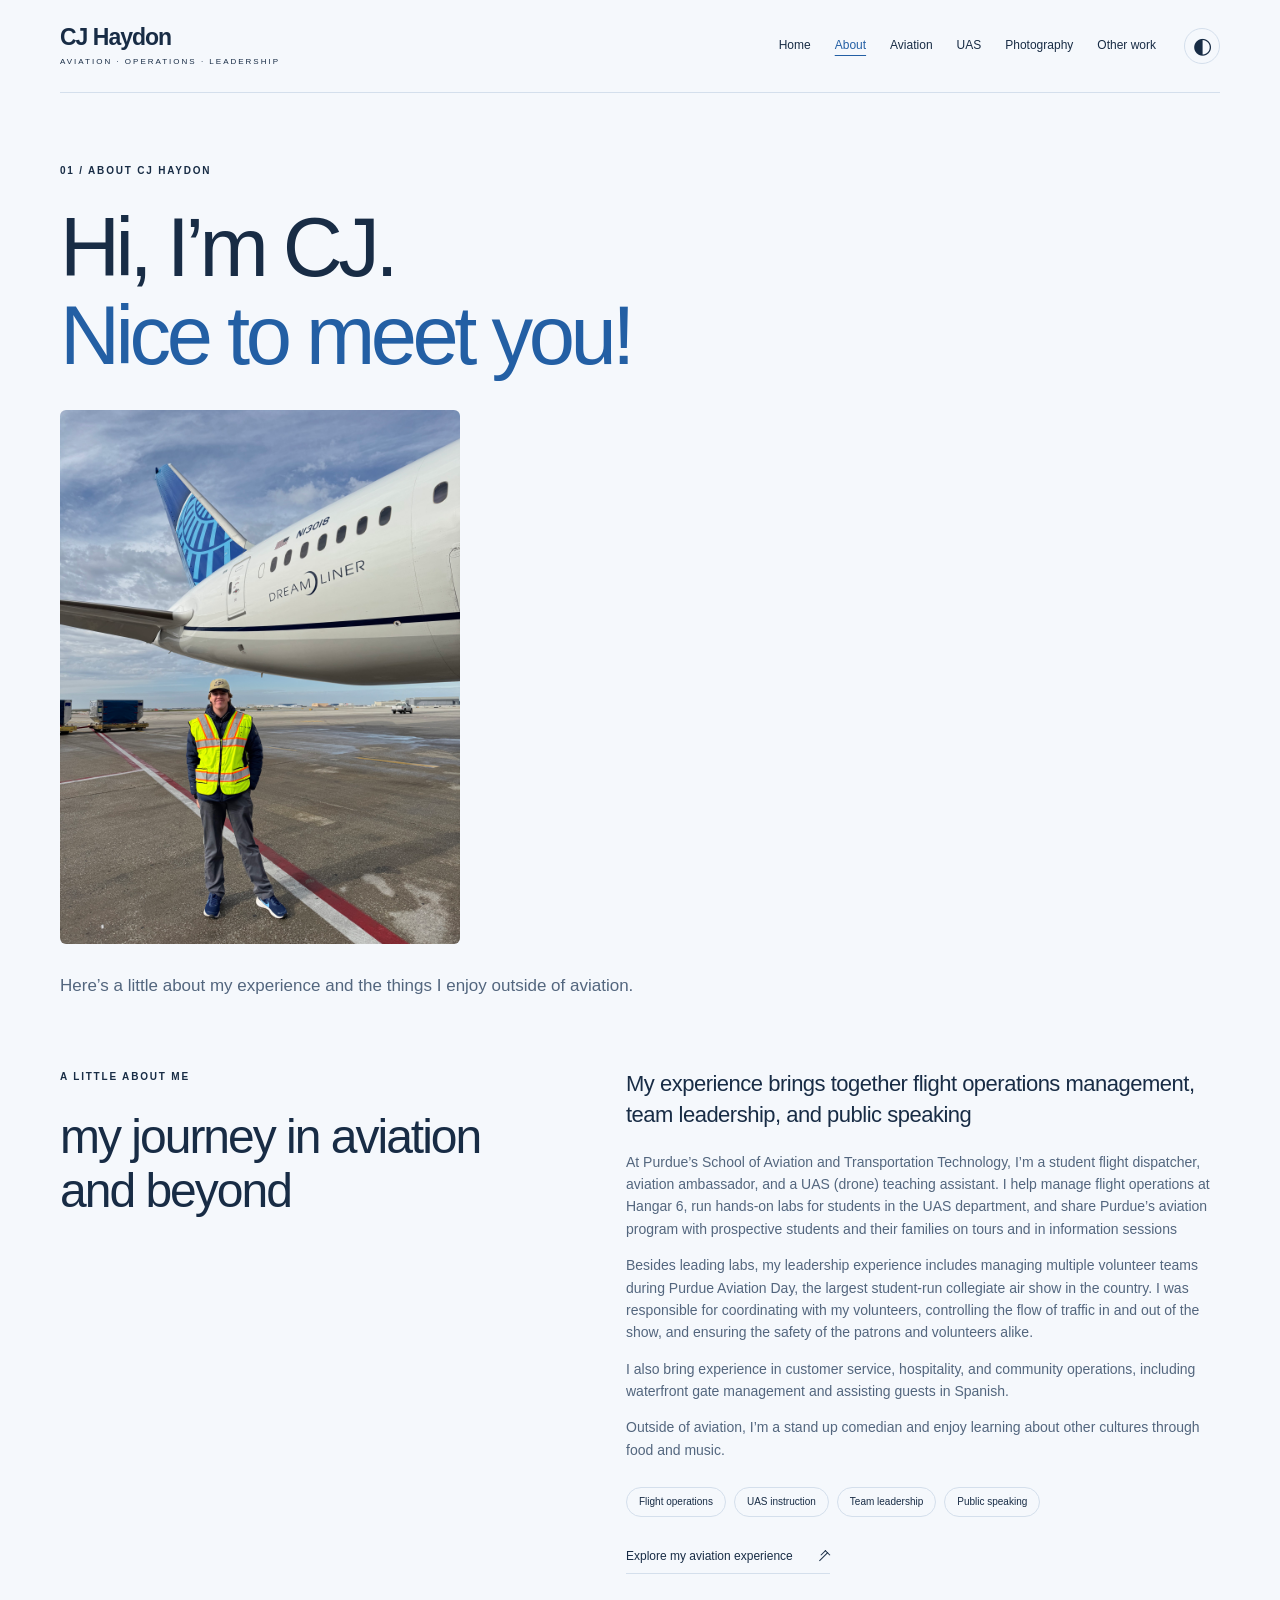
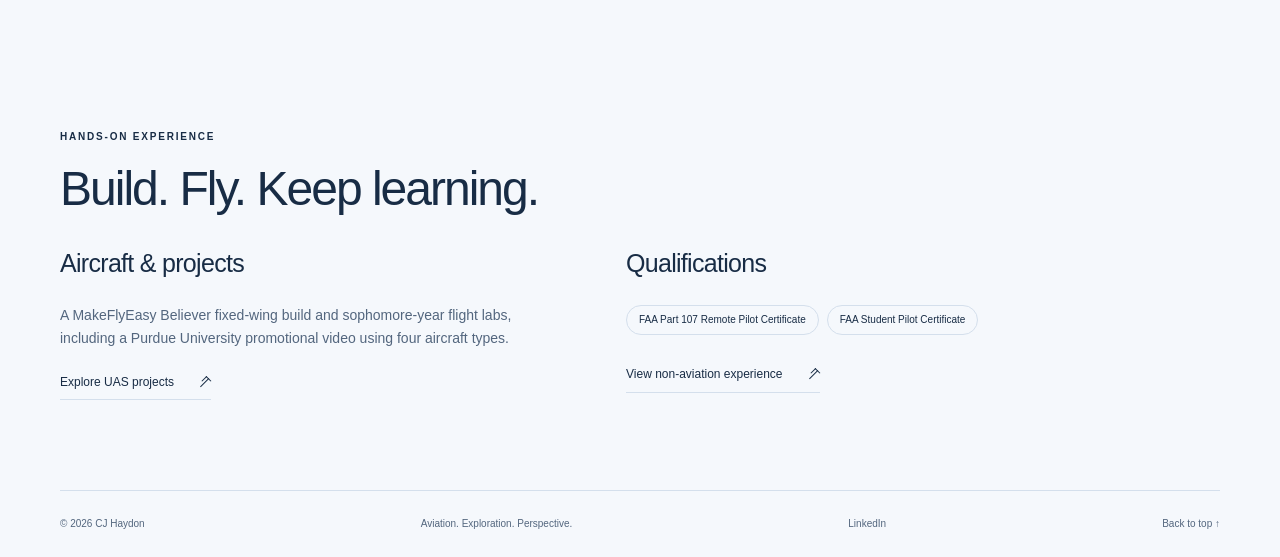
==== commit df623f2b: "Refresh homepage labels, photo caption, tags, and shared Aviation tagline" ====
--- a/about.html
+++ b/about.html
@@ -17,7 +17,7 @@
     <a class="skip-link" href="#main">Skip to content</a>
     <header class="site-header wrap">
       <a class="wordmark" href="./index.html" aria-label="CJ Haydon, home"
-        >CJ Haydon<span>Flight · Operations · Leadership</span></a
+        >CJ Haydon<span>Aviation · Operations · Leadership</span></a
       >
       <nav aria-label="Main navigation">
         <a href="./index.html">Home</a
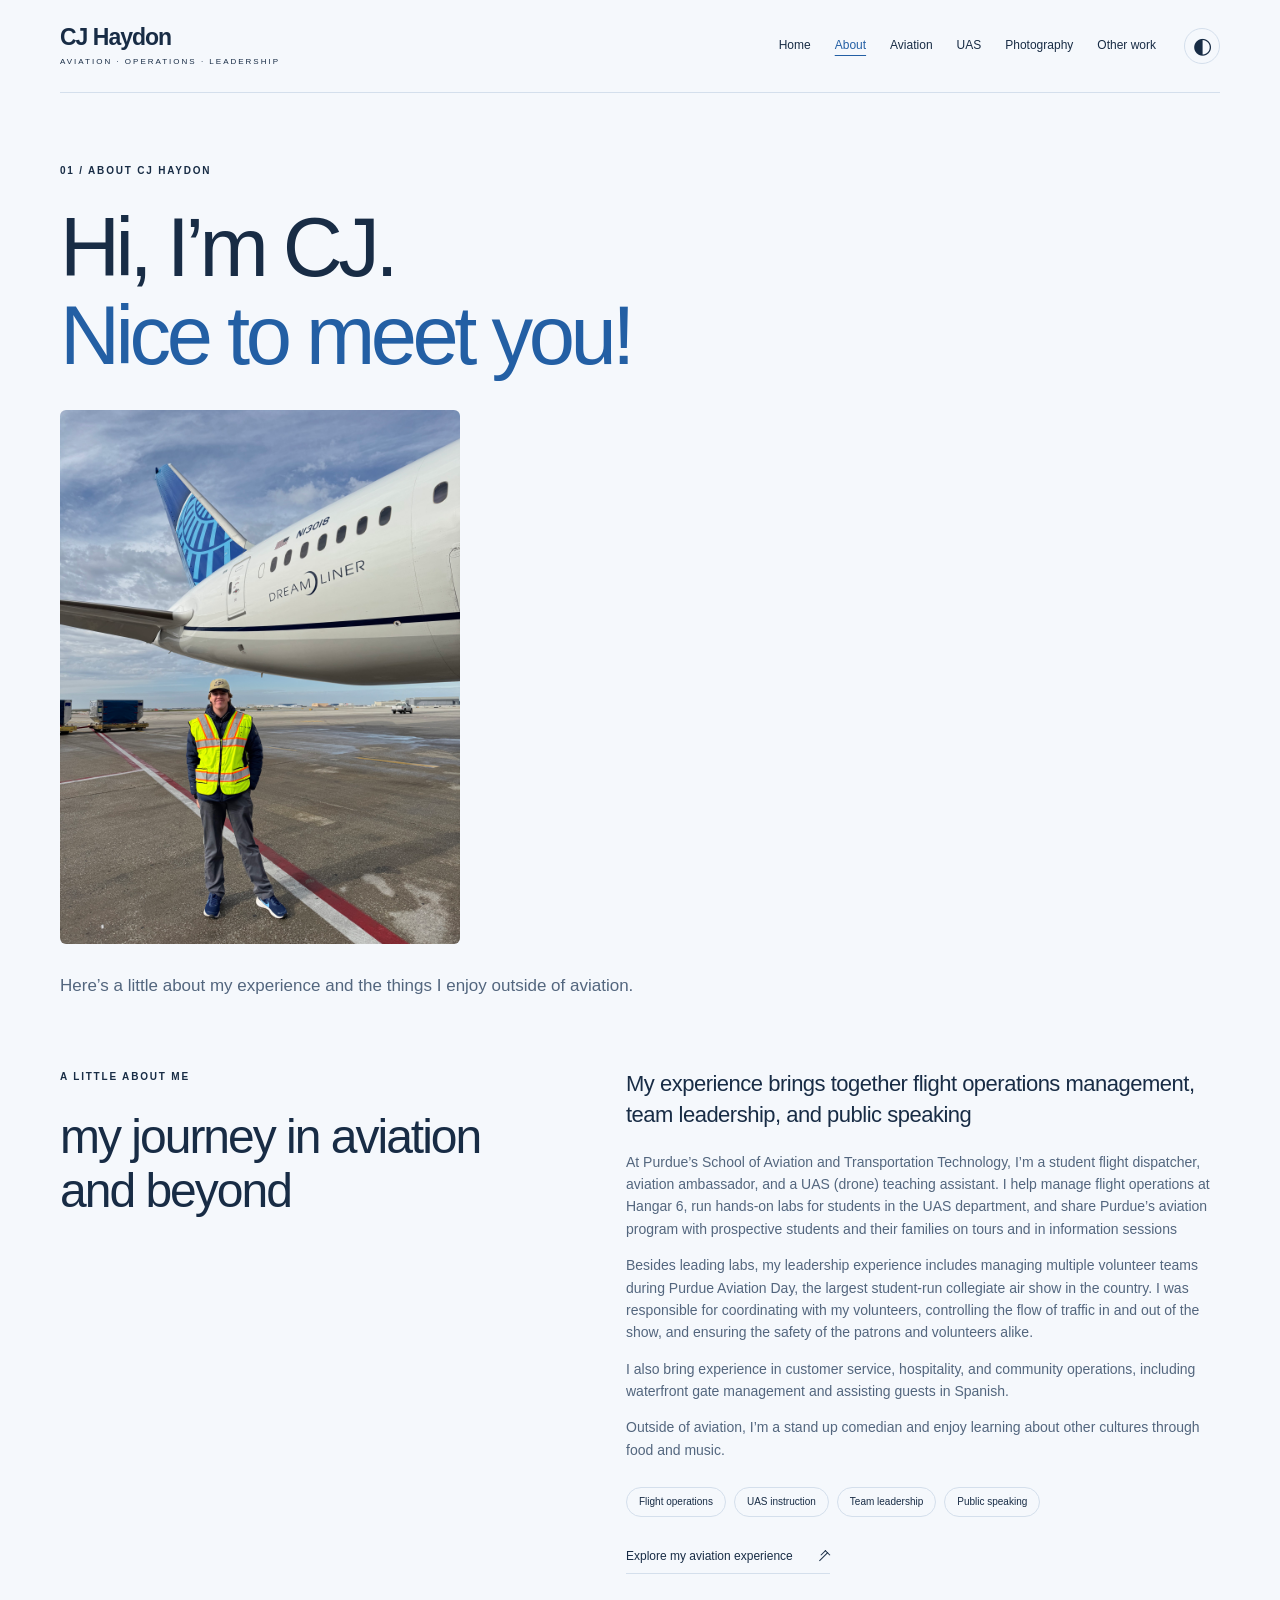
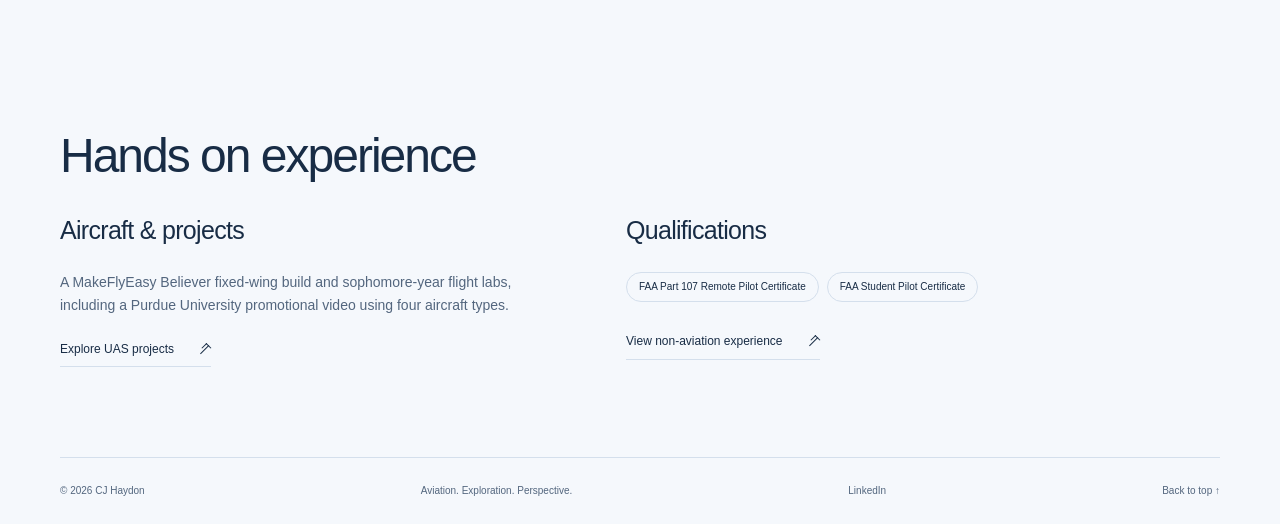
==== commit 9b49ef68: "Simplify About page hands on experience heading" ====
--- a/about.html
+++ b/about.html
@@ -92,8 +92,7 @@
       <section class="section wrap">
         <div class="section-heading">
           <div>
-            <p class="eyebrow">Hands-on experience</p>
-            <h2>Build. Fly. Keep learning.</h2>
+            <h2>Hands on experience</h2>
           </div>
         </div>
         <div class="story-grid">
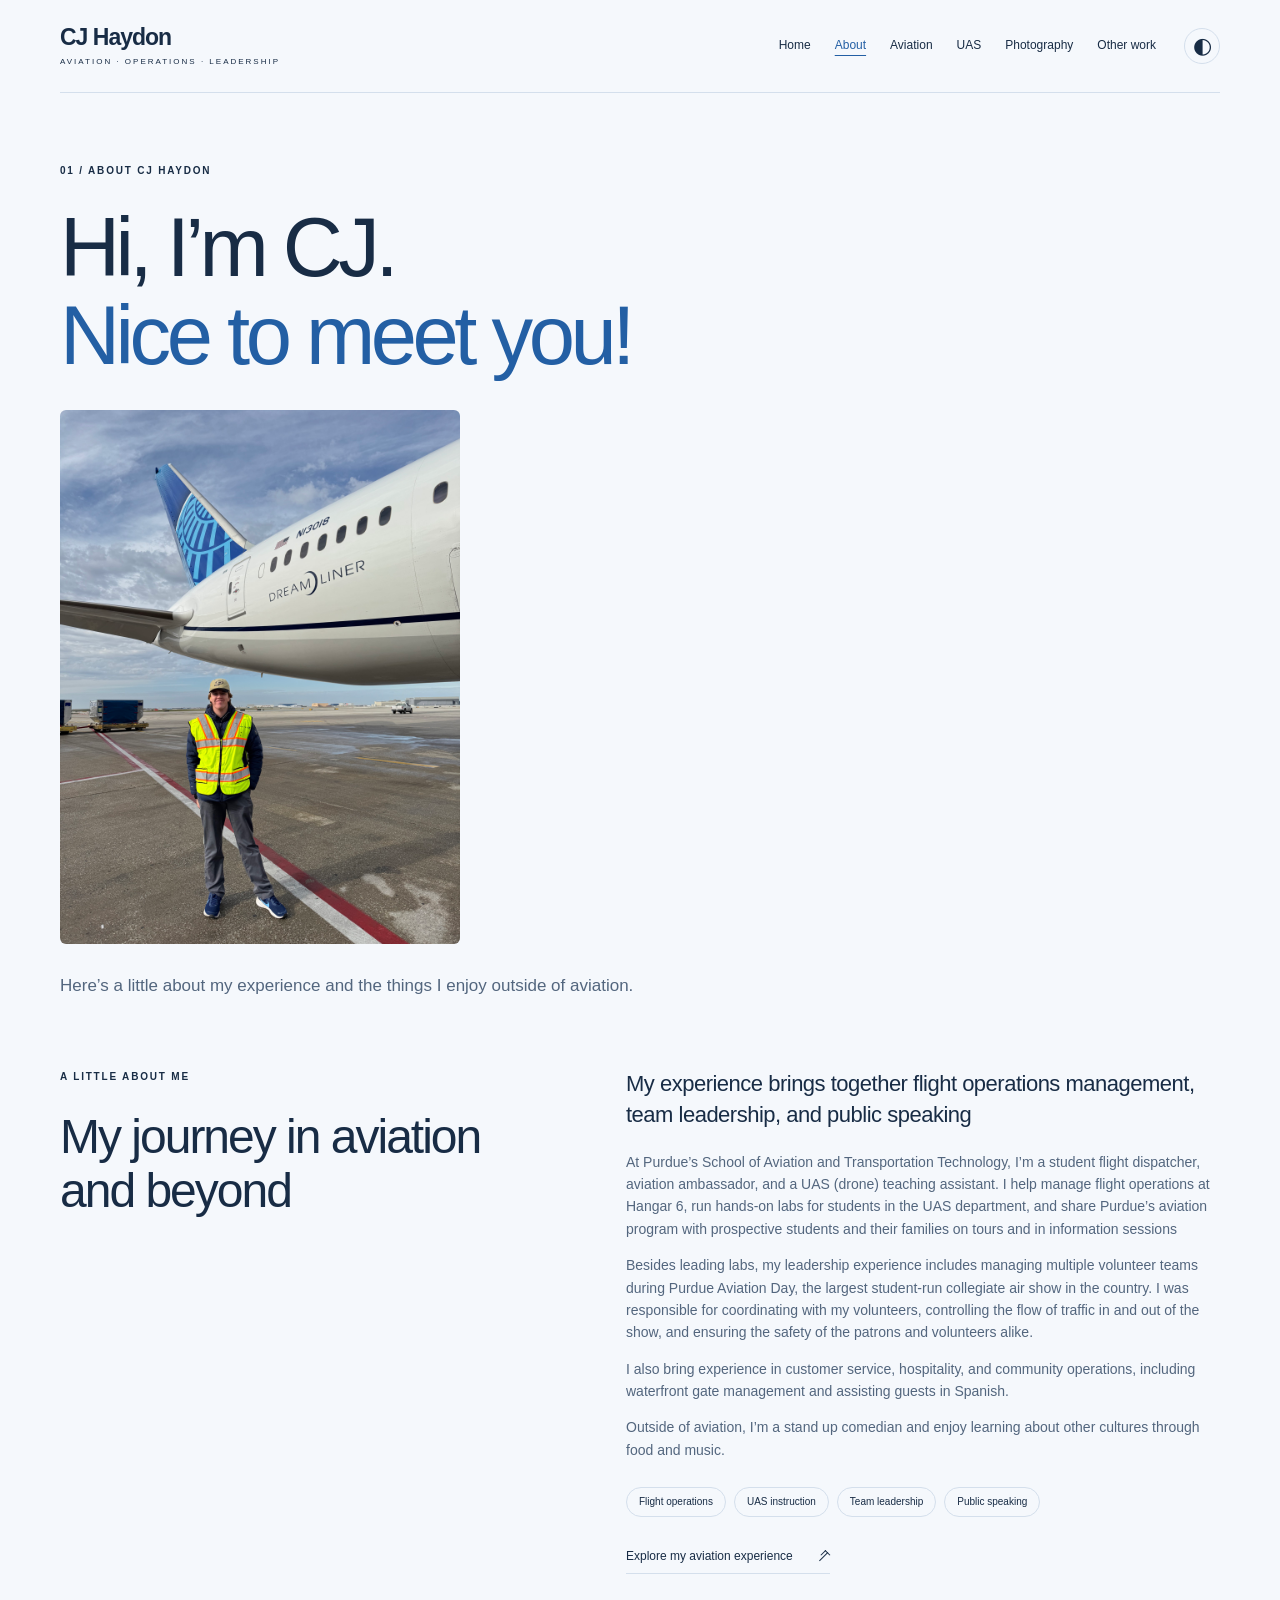
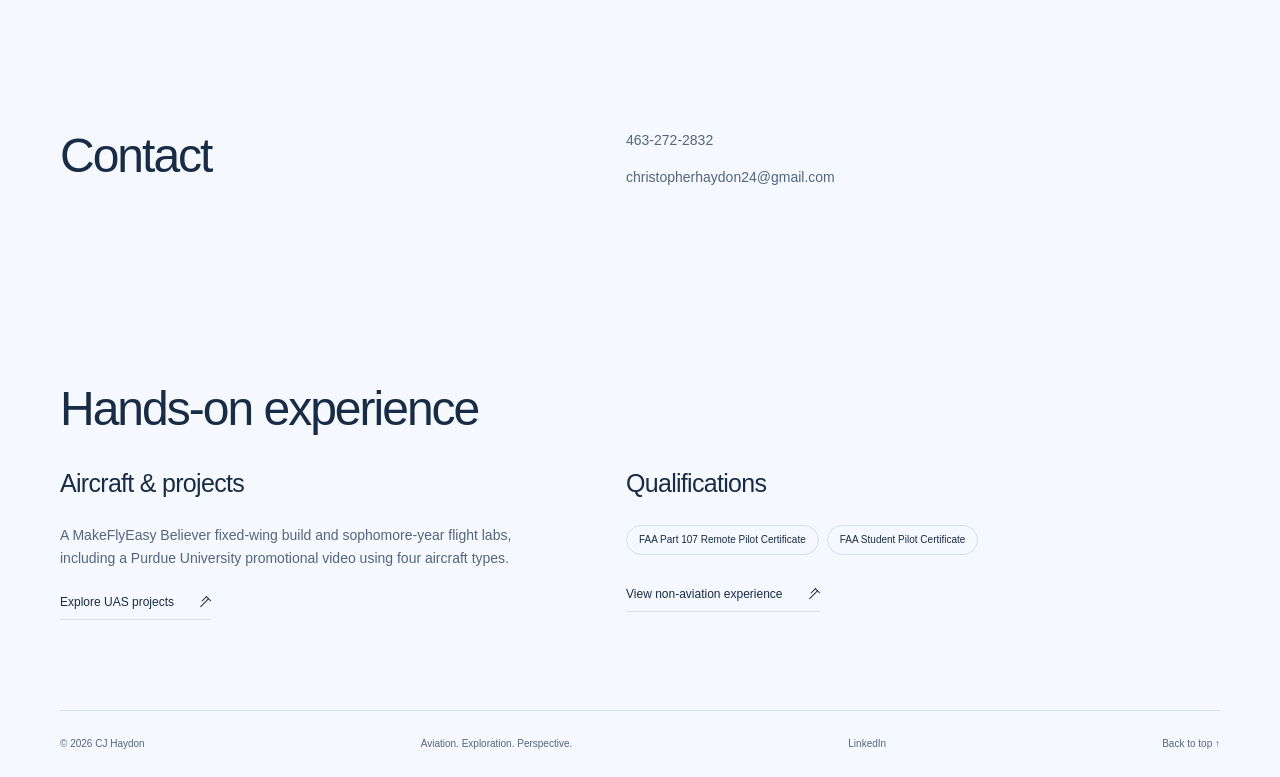
==== commit 4a7b53b7: "Add About contact section and refine journey and hands-on headings" ====
--- a/about.html
+++ b/about.html
@@ -56,7 +56,7 @@
       <section class="story-grid wrap section-after-intro">
         <div>
           <p class="eyebrow">A little about me</p>
-          <h2>my journey in aviation and beyond</h2>
+          <h2>My journey in aviation and beyond</h2>
         </div>
         <div class="prose">
           <p class="about-lead">
@@ -89,10 +89,19 @@
           ></a>
         </div>
       </section>
+      <section class="story-grid section wrap" id="contact" aria-labelledby="contact-title">
+        <div>
+          <h2 id="contact-title">Contact</h2>
+        </div>
+        <div class="prose">
+          <p><a href="tel:+14632722832">463-272-2832</a></p>
+          <p><a href="mailto:christopherhaydon24@gmail.com">christopherhaydon24@gmail.com</a></p>
+        </div>
+      </section>
       <section class="section wrap">
         <div class="section-heading">
           <div>
-            <h2>Hands on experience</h2>
+            <h2>Hands-on experience</h2>
           </div>
         </div>
         <div class="story-grid">
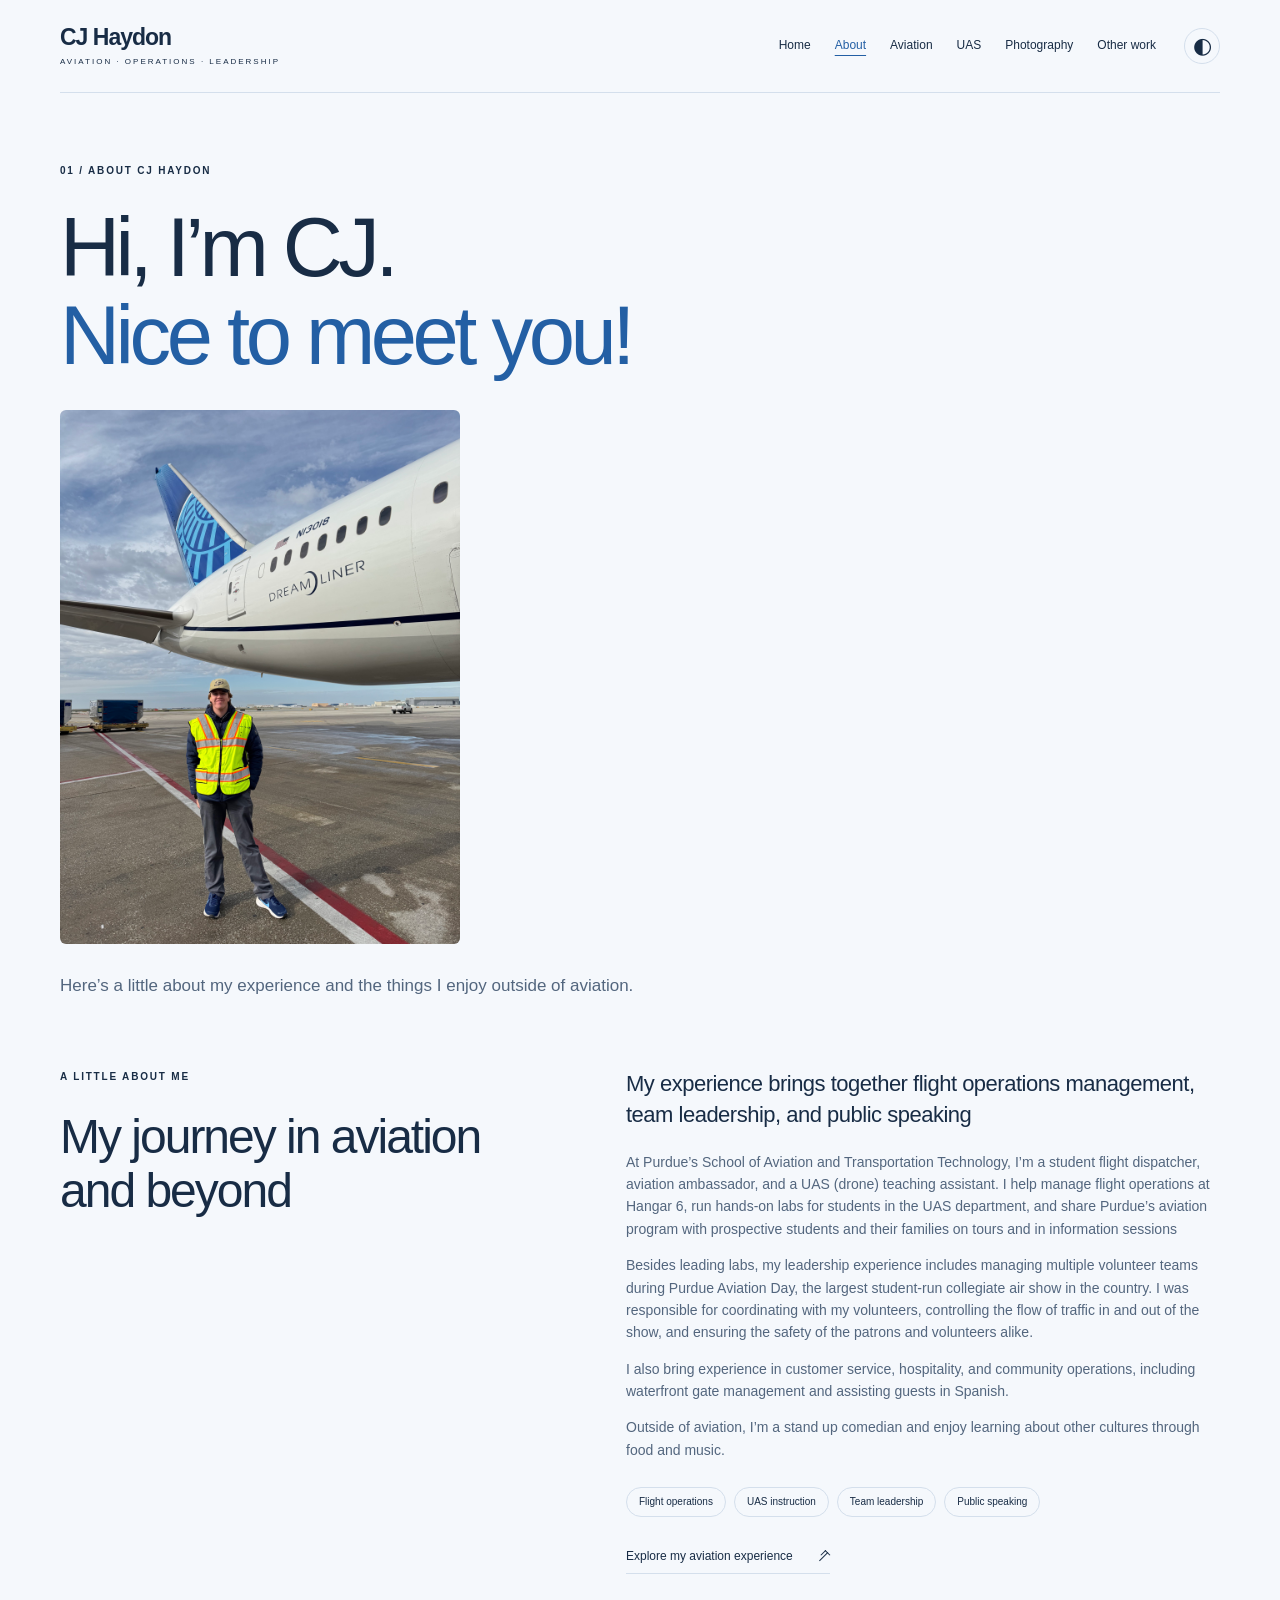
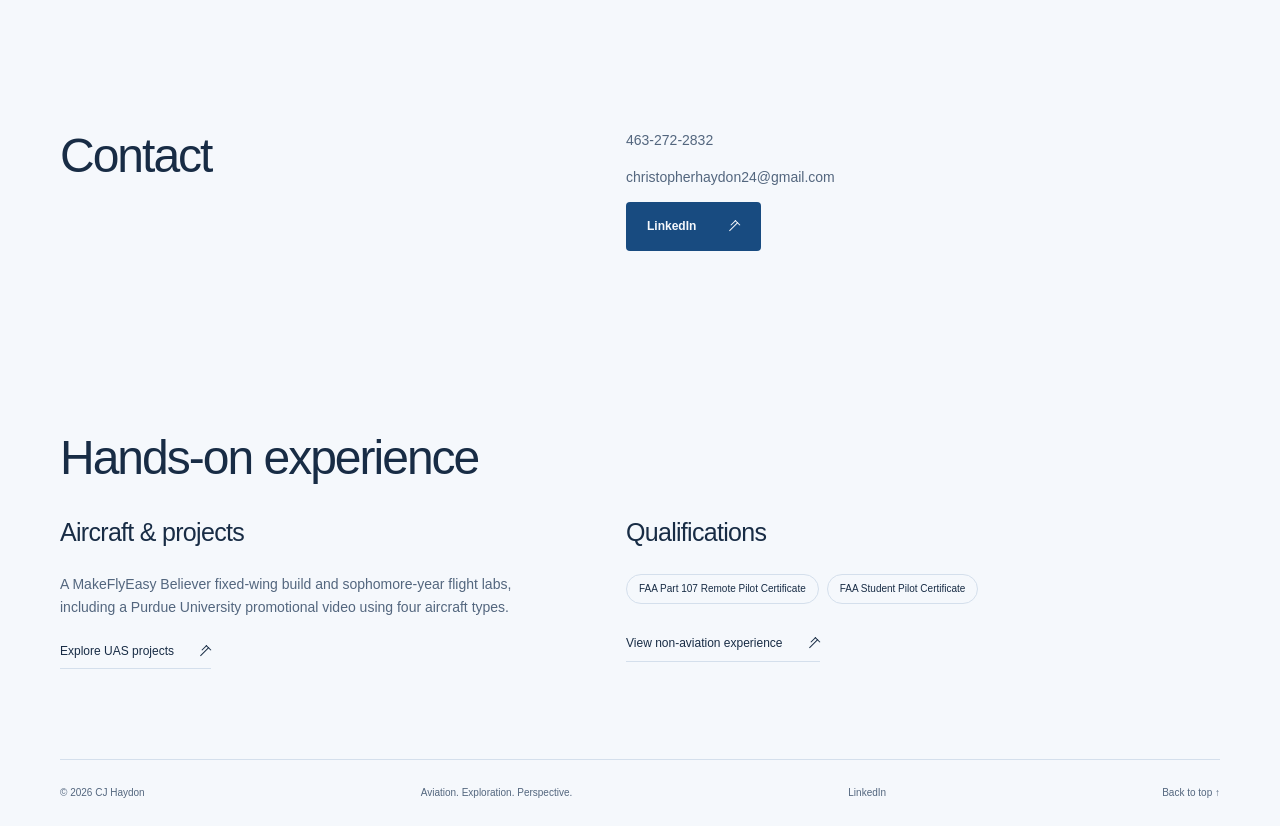
==== commit 3b17a7ed: "Add LinkedIn button to About contact section" ====
--- a/about.html
+++ b/about.html
@@ -96,6 +96,13 @@
         <div class="prose">
           <p><a href="tel:+14632722832">463-272-2832</a></p>
           <p><a href="mailto:christopherhaydon24@gmail.com">christopherhaydon24@gmail.com</a></p>
+          <a
+            class="button"
+            href="https://www.linkedin.com/in/christopherjhaydon"
+            target="_blank"
+            rel="noopener noreferrer"
+            >LinkedIn<span class="arrow" aria-hidden="true"></span
+          ></a>
         </div>
       </section>
       <section class="section wrap">
